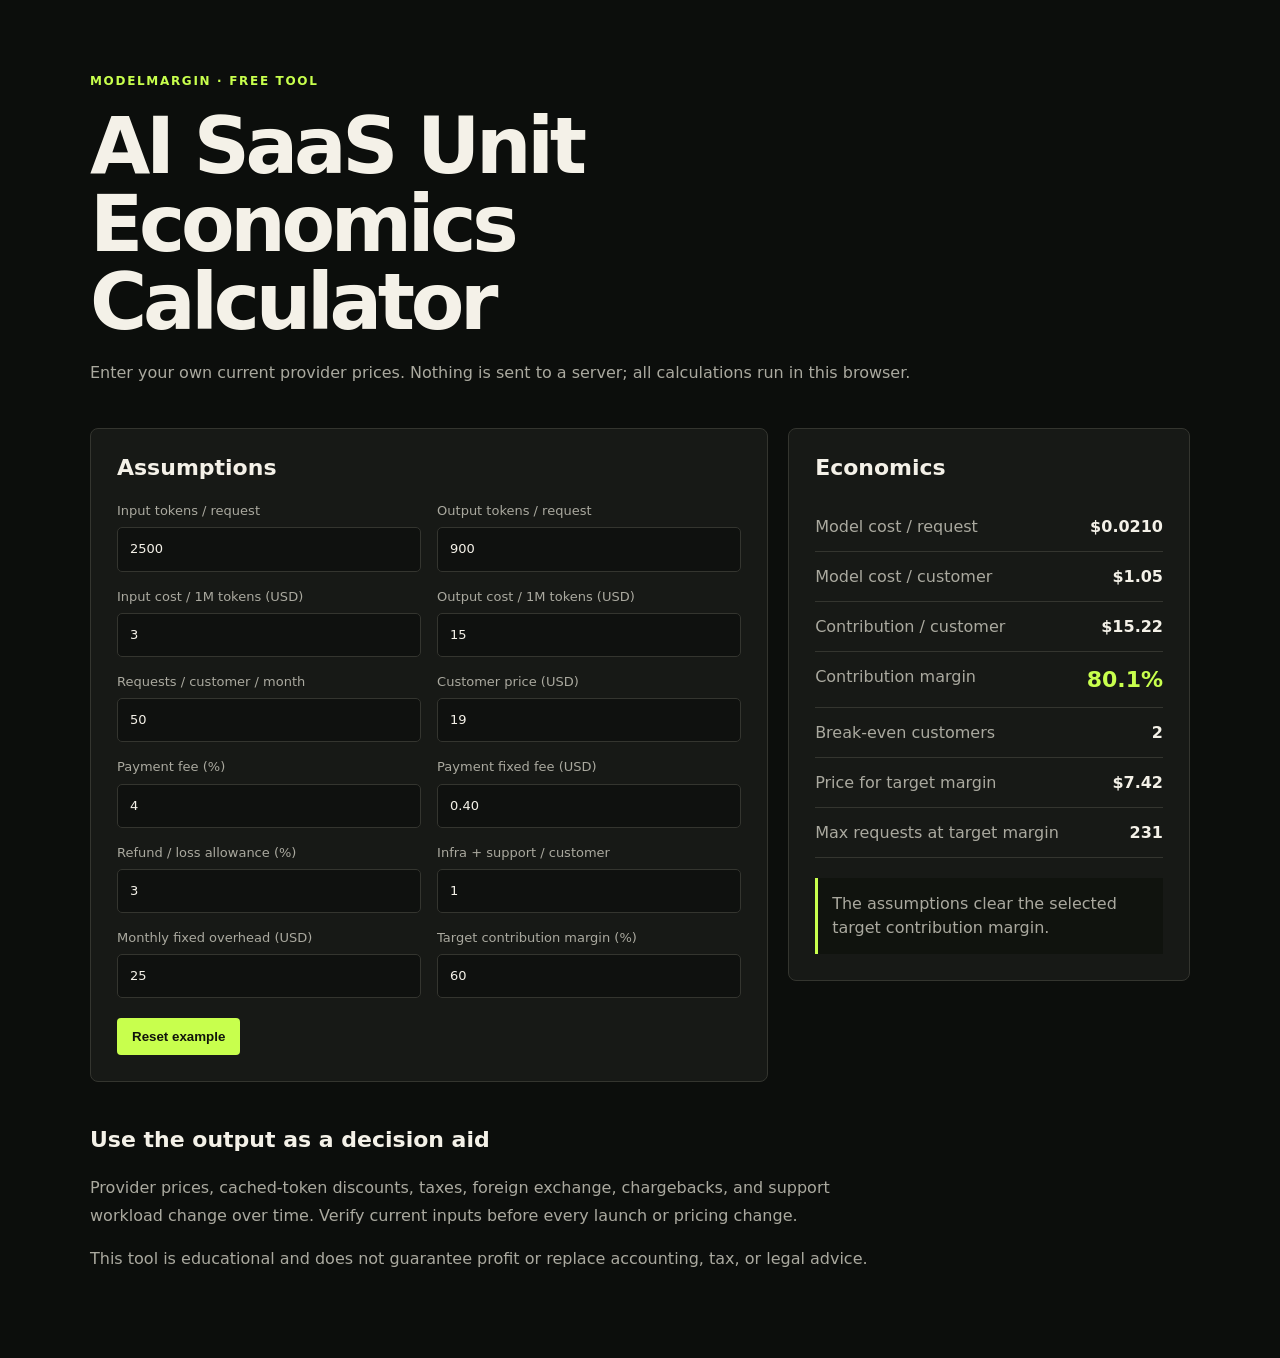
==== index.html @ 24df32ee "Add files via upload" ====
<!doctype html>
<html lang="en">
<head>
  <meta charset="utf-8">
  <meta name="viewport" content="width=device-width,initial-scale=1">
  <title>AI SaaS Unit Economics Calculator</title>
  <meta name="description" content="Calculate per-request AI cost, contribution margin, break-even customers, and a target-margin price.">
  <link rel="stylesheet" href="styles.css">
</head>
<body>
  <main class="wrap">
    <header>
      <span class="kicker">MODELMARGIN · FREE TOOL</span>
      <h1>AI SaaS Unit Economics Calculator</h1>
      <p>Enter your own current provider prices. Nothing is sent to a server; all calculations run in this browser.</p>
    </header>

    <section class="layout">
      <form id="calculator" class="panel inputs">
        <h2>Assumptions</h2>
        <div class="fields">
          <label>Input tokens / request<input id="inputTokens" type="number" min="0" step="100" value="2500"></label>
          <label>Output tokens / request<input id="outputTokens" type="number" min="0" step="100" value="900"></label>
          <label>Input cost / 1M tokens (USD)<input id="inputRate" type="number" min="0" step="0.01" value="3"></label>
          <label>Output cost / 1M tokens (USD)<input id="outputRate" type="number" min="0" step="0.01" value="15"></label>
          <label>Requests / customer / month<input id="requests" type="number" min="0" step="1" value="50"></label>
          <label>Customer price (USD)<input id="customerPrice" type="number" min="0" step="0.01" value="19"></label>
          <label>Payment fee (%)<input id="feePercent" type="number" min="0" max="100" step="0.1" value="4"></label>
          <label>Payment fixed fee (USD)<input id="feeFixed" type="number" min="0" step="0.01" value="0.40"></label>
          <label>Refund / loss allowance (%)<input id="refundRate" type="number" min="0" max="100" step="0.1" value="3"></label>
          <label>Infra + support / customer<input id="infraCost" type="number" min="0" step="0.01" value="1"></label>
          <label>Monthly fixed overhead (USD)<input id="fixedOverhead" type="number" min="0" step="1" value="25"></label>
          <label>Target contribution margin (%)<input id="targetMargin" type="number" min="0" max="99" step="1" value="60"></label>
        </div>
        <button type="reset">Reset example</button>
      </form>

      <section class="panel results" aria-live="polite">
        <h2>Economics</h2>
        <div class="metric"><span>Model cost / request</span><strong id="costRequest">—</strong></div>
        <div class="metric"><span>Model cost / customer</span><strong id="costCustomer">—</strong></div>
        <div class="metric"><span>Contribution / customer</span><strong id="contribution">—</strong></div>
        <div class="metric emphasis"><span>Contribution margin</span><strong id="margin">—</strong></div>
        <div class="metric"><span>Break-even customers</span><strong id="breakEven">—</strong></div>
        <div class="metric"><span>Price for target margin</span><strong id="targetPrice">—</strong></div>
        <div class="metric"><span>Max requests at target margin</span><strong id="maxRequests">—</strong></div>
        <p id="signal" class="signal"></p>
      </section>
    </section>

    <section class="notes">
      <h2>Use the output as a decision aid</h2>
      <p>Provider prices, cached-token discounts, taxes, foreign exchange, chargebacks, and support workload change over time. Verify current inputs before every launch or pricing change.</p>
      <p>This tool is educational and does not guarantee profit or replace accounting, tax, or legal advice.</p>
    </section>
  </main>
  <script src="app.js"></script>
</body>
</html>
---- styles.css ----
:root { color-scheme: dark; --bg:#0c0e0c; --panel:#171916; --line:#34352f; --ink:#f4f1e8; --muted:#aaa99f; --accent:#c8ff4d; --bad:#ff7b72; }
* { box-sizing:border-box; }
body { margin:0; background:var(--bg); color:var(--ink); font-family:Inter,system-ui,sans-serif; }
.wrap { width:min(1100px,calc(100% - 36px)); margin:auto; padding:70px 0; }
header { max-width:850px; margin-bottom:42px; }
.kicker { color:var(--accent); font-size:12px; font-weight:800; letter-spacing:.14em; }
h1 { margin:18px 0; font-size:clamp(42px,7vw,78px); line-height:1; letter-spacing:-.055em; }
header p,.notes p { color:var(--muted); line-height:1.7; }
.layout { display:grid; grid-template-columns:1.35fr .8fr; gap:20px; align-items:start; }
.panel { background:var(--panel); border:1px solid var(--line); border-radius:8px; padding:26px; }
h2 { margin:0 0 22px; font-size:22px; }
.fields { display:grid; grid-template-columns:1fr 1fr; gap:16px; }
label { color:var(--muted); font-size:13px; line-height:1.4; }
input { width:100%; margin-top:7px; padding:12px; color:var(--ink); background:#0f110f; border:1px solid var(--line); border-radius:5px; font:inherit; }
input:focus { outline:2px solid var(--accent); outline-offset:1px; }
button { margin-top:20px; padding:11px 15px; color:#11140c; background:var(--accent); border:0; border-radius:4px; font-weight:800; cursor:pointer; }
.metric { display:flex; justify-content:space-between; gap:20px; padding:15px 0; border-bottom:1px solid var(--line); color:var(--muted); }
.metric strong { color:var(--ink); white-space:nowrap; }
.metric.emphasis strong { color:var(--accent); font-size:22px; }
.signal { padding:14px; margin:20px 0 0; border-left:3px solid var(--accent); background:#10130e; color:var(--muted); line-height:1.5; }
.signal.bad { border-color:var(--bad); color:#ffc1bd; }
.notes { padding:45px 0 0; max-width:800px; }
@media (max-width:760px) { .layout,.fields { grid-template-columns:1fr; } .wrap { padding:40px 0; } }
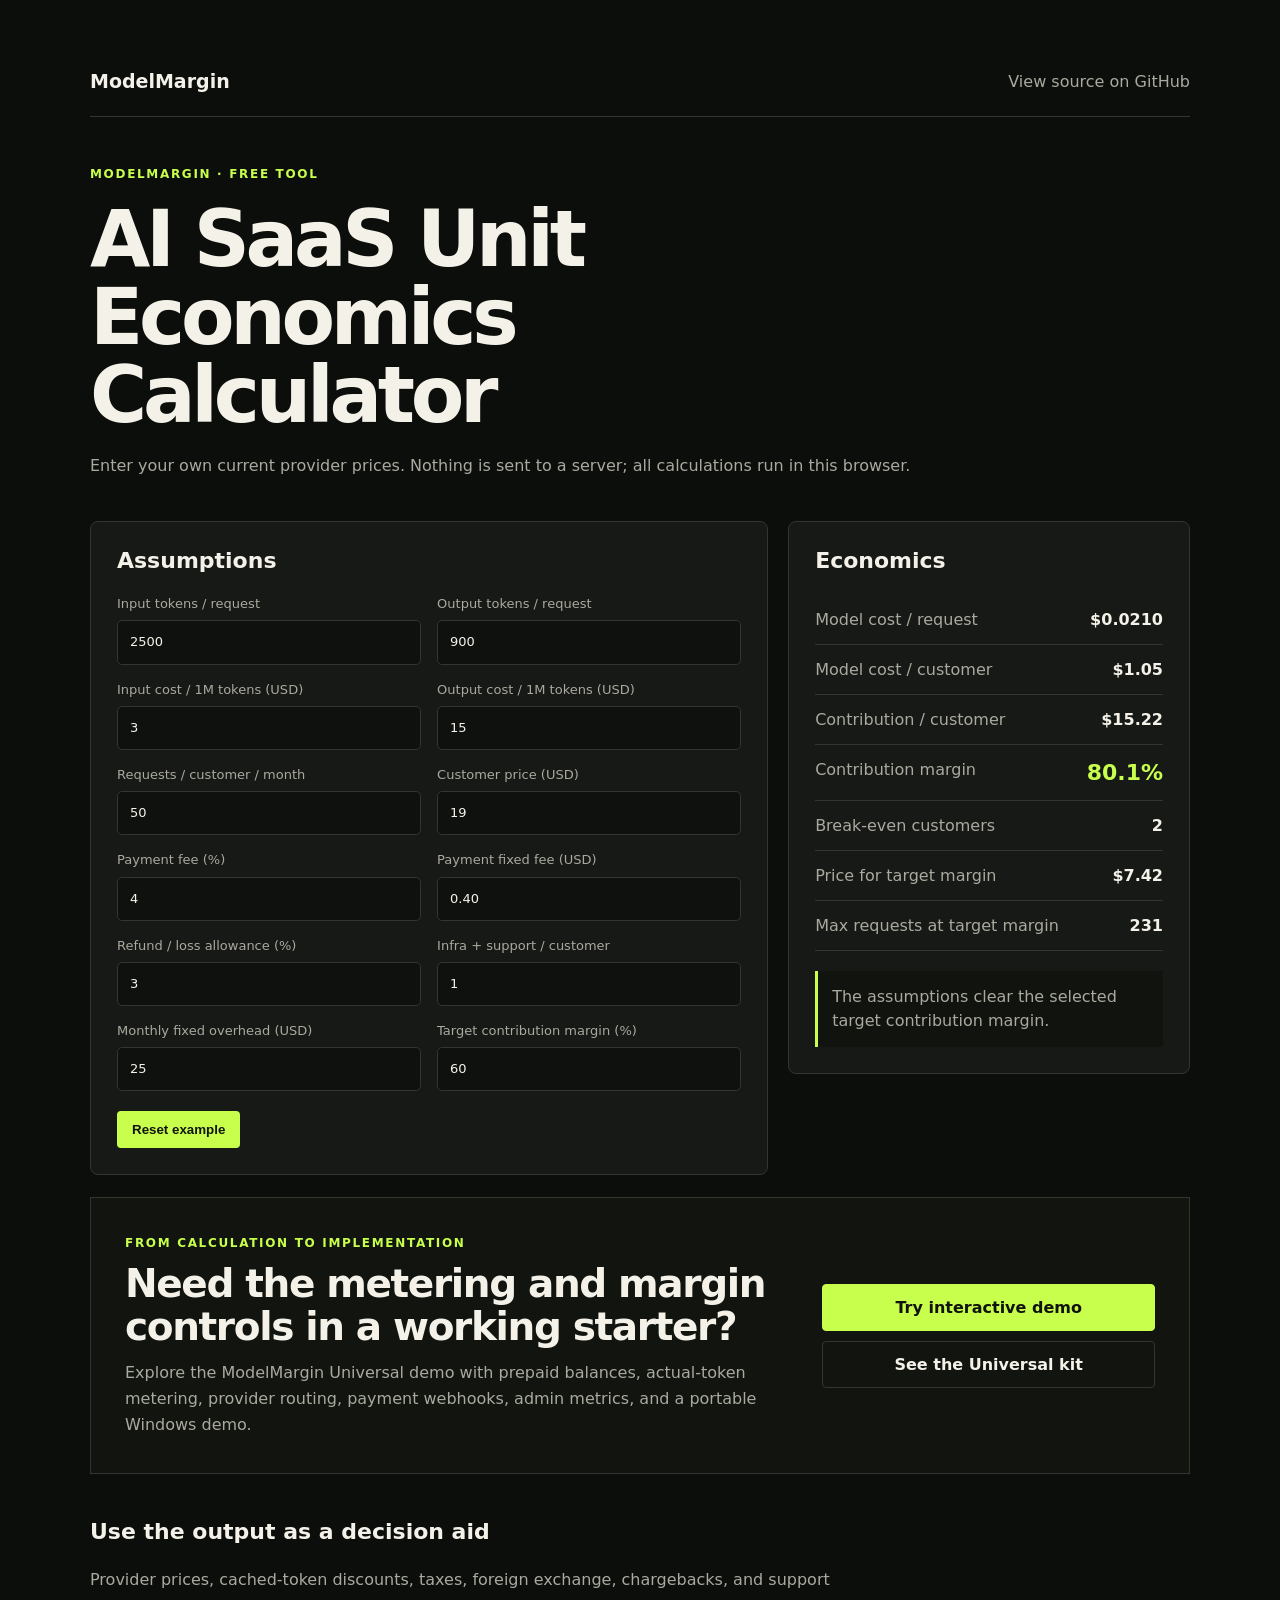
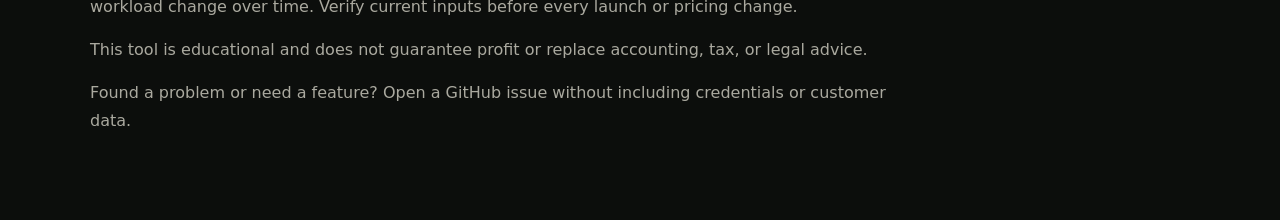
==== commit 456ed144: "Add files via upload" ====
--- a/index.html
+++ b/index.html
@@ -5,10 +5,19 @@
   <meta name="viewport" content="width=device-width,initial-scale=1">
   <title>AI SaaS Unit Economics Calculator</title>
   <meta name="description" content="Calculate per-request AI cost, contribution margin, break-even customers, and a target-margin price.">
+  <link rel="canonical" href="https://congqimao666.github.io/modelmargin-lite/">
+  <meta property="og:title" content="Free AI SaaS Unit Economics Calculator">
+  <meta property="og:description" content="Check LLM cost, contribution margin, break-even customers, and target pricing in your browser.">
+  <meta property="og:type" content="website">
+  <meta property="og:url" content="https://congqimao666.github.io/modelmargin-lite/">
   <link rel="stylesheet" href="styles.css">
 </head>
 <body>
   <main class="wrap">
+    <nav class="topbar" aria-label="Primary navigation">
+      <a class="brand" href="https://modelmargin-kit.breezy-joy-3404.chatgpt.site/?utm_source=github_pages&amp;utm_medium=free_tool&amp;utm_campaign=modelmargin_lite">ModelMargin</a>
+      <a href="https://github.com/congqimao666/modelmargin-lite">View source on GitHub</a>
+    </nav>
     <header>
       <span class="kicker">MODELMARGIN · FREE TOOL</span>
       <h1>AI SaaS Unit Economics Calculator</h1>
@@ -48,10 +57,23 @@
       </section>
     </section>
 
+    <section class="cta">
+      <div>
+        <span class="kicker">FROM CALCULATION TO IMPLEMENTATION</span>
+        <h2>Need the metering and margin controls in a working starter?</h2>
+        <p>Explore the ModelMargin Universal demo with prepaid balances, actual-token metering, provider routing, payment webhooks, admin metrics, and a portable Windows demo.</p>
+      </div>
+      <div class="actions">
+        <a class="button primary" href="https://modelmargin-kit.breezy-joy-3404.chatgpt.site/demo?utm_source=github_pages&amp;utm_medium=free_tool&amp;utm_campaign=modelmargin_lite">Try interactive demo</a>
+        <a class="button secondary" href="https://modelmargin-kit.breezy-joy-3404.chatgpt.site/?utm_source=github_pages&amp;utm_medium=free_tool&amp;utm_campaign=modelmargin_lite">See the Universal kit</a>
+      </div>
+    </section>
+
     <section class="notes">
       <h2>Use the output as a decision aid</h2>
       <p>Provider prices, cached-token discounts, taxes, foreign exchange, chargebacks, and support workload change over time. Verify current inputs before every launch or pricing change.</p>
       <p>This tool is educational and does not guarantee profit or replace accounting, tax, or legal advice.</p>
+      <p>Found a problem or need a feature? <a href="https://github.com/congqimao666/modelmargin-lite/issues">Open a GitHub issue</a> without including credentials or customer data.</p>
     </section>
   </main>
   <script src="app.js"></script>
--- a/styles.css
+++ b/styles.css
@@ -2,6 +2,10 @@
 * { box-sizing:border-box; }
 body { margin:0; background:var(--bg); color:var(--ink); font-family:Inter,system-ui,sans-serif; }
 .wrap { width:min(1100px,calc(100% - 36px)); margin:auto; padding:70px 0; }
+.topbar { display:flex; justify-content:space-between; align-items:center; gap:20px; padding-bottom:24px; margin-bottom:46px; border-bottom:1px solid var(--line); }
+.topbar a,.notes a { color:var(--muted); text-decoration:none; }
+.topbar a:hover,.notes a:hover { color:var(--accent); }
+.topbar .brand { color:var(--ink); font-weight:850; font-size:19px; }
 header { max-width:850px; margin-bottom:42px; }
 .kicker { color:var(--accent); font-size:12px; font-weight:800; letter-spacing:.14em; }
 h1 { margin:18px 0; font-size:clamp(42px,7vw,78px); line-height:1; letter-spacing:-.055em; }
@@ -19,5 +23,12 @@
 .metric.emphasis strong { color:var(--accent); font-size:22px; }
 .signal { padding:14px; margin:20px 0 0; border-left:3px solid var(--accent); background:#10130e; color:var(--muted); line-height:1.5; }
 .signal.bad { border-color:var(--bad); color:#ffc1bd; }
+.cta { display:grid; grid-template-columns:1.4fr .7fr; gap:32px; align-items:center; margin-top:22px; padding:34px; border:1px solid var(--line); background:#11140f; }
+.cta h2 { margin:12px 0; font-size:clamp(25px,4vw,39px); line-height:1.08; letter-spacing:-.035em; }
+.cta p { margin:0; color:var(--muted); line-height:1.65; }
+.actions { display:flex; flex-direction:column; gap:10px; }
+.button { display:block; padding:13px 16px; border:1px solid var(--line); border-radius:4px; text-align:center; text-decoration:none; font-weight:800; }
+.button.primary { color:#11140c; background:var(--accent); border-color:var(--accent); }
+.button.secondary { color:var(--ink); background:transparent; }
 .notes { padding:45px 0 0; max-width:800px; }
-@media (max-width:760px) { .layout,.fields { grid-template-columns:1fr; } .wrap { padding:40px 0; } }
+@media (max-width:760px) { .layout,.fields,.cta { grid-template-columns:1fr; } .wrap { padding:40px 0; } .topbar { align-items:flex-start; flex-direction:column; margin-bottom:36px; } }
